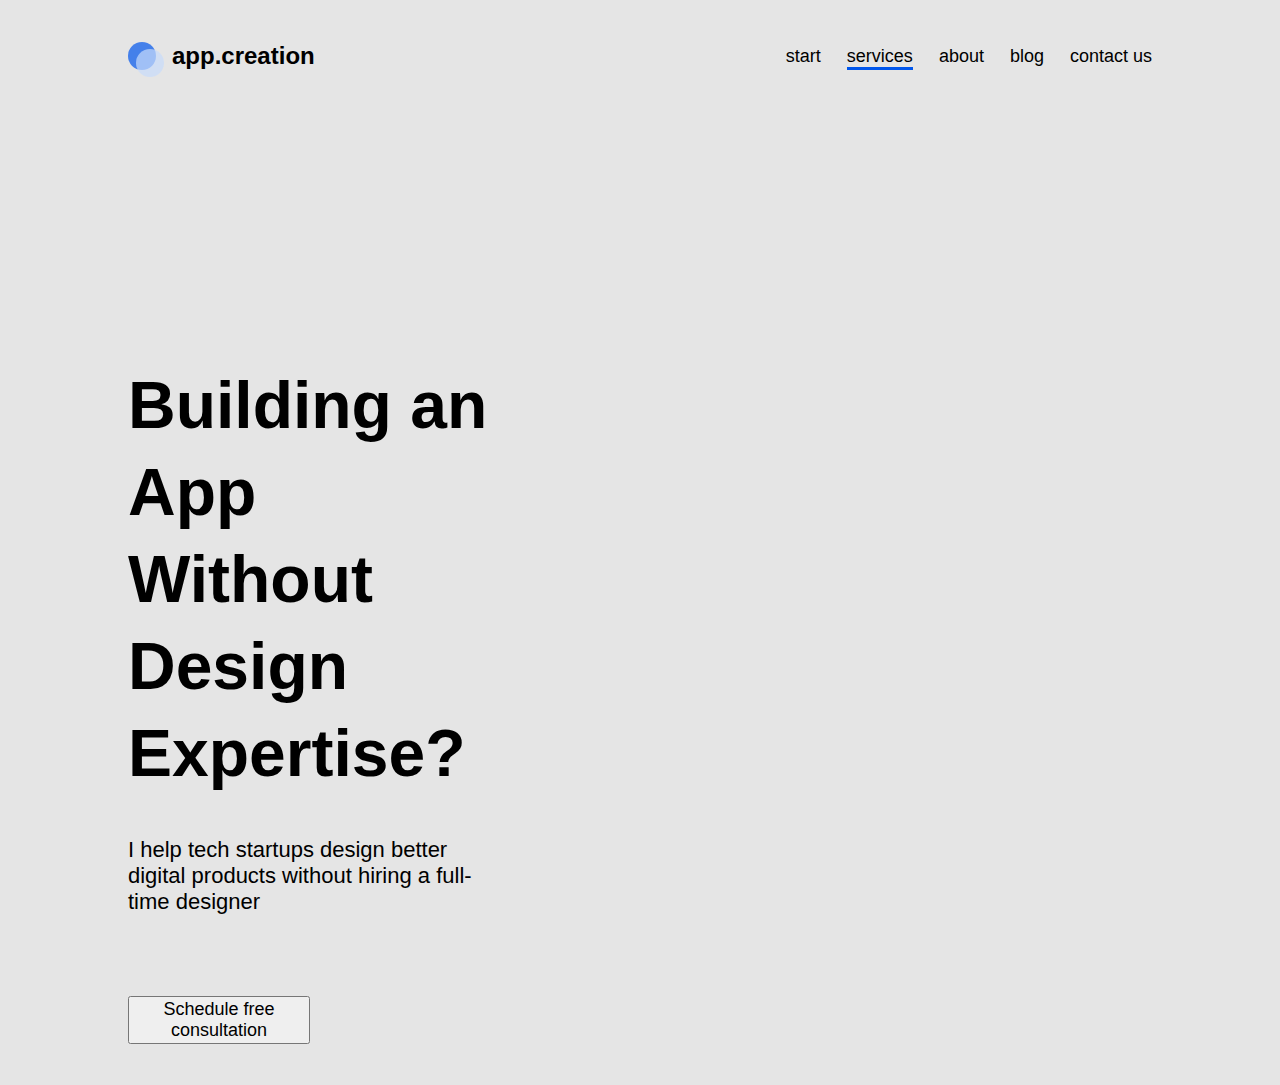
==== index.html @ 8ab1c093 "стилизация меню + эффект при наведении" ====
<!DOCTYPE html>
<html>
<head>
  <meta charset="utf-8">
  <link rel="stylesheet" href="https://fonts.google.com/specimen/Roboto">
  <link rel="stylesheet" href="./fonts.css">
  <link rel="stylesheet" href="./styles.css">
  <title>app.creation</title>
</head>
<body>
  <div class="wrapper">
    <header class="header">
      <div class="logo">
        <div class="logo__circle logo__circle_color_dark-blue">
        </div>
        <div class="logo__circle logo__circle_color_blue">
        </div>
        app.creation
      </div>
      <nav class="menu">
        <a class="menu__item">start</a>
        <a class="menu__item menu__item_active">services</a>
        <a class="menu__item">about</a>
        <a class="menu__item">blog</a>
        <a class="menu__item">contact us</a>
      </nav>
    </header>
    <section class="main-section">
      <main class="main-content">
        <h1 class="main-content__title">Building an App Without Design Expertise?</h1>
        <p class="main-content__description">I help tech startups design better digital products without hiring a full-time designer</p>
        <button class="main-content__button">Schedule free consultation</button>
      </main>
      <div class="image-content">
        <img class="image-content__image">
      </div>
    </section>
  </div>
</body>
</html>
---- fonts.css ----
/*! Generated by Font Squirrel (https://www.fontsquirrel.com) on November 25, 2020 */



@font-face {
    font-family: 'pt_serifbold';
    src: url(fonts/'ptserif-bold-webfont.woff') format('woff');
    font-weight: normal;
    font-style: normal;
}

@font-face {
    font-family: 'pt_serifbold_italic';
    src: url(fonts/'ptserif-bolditalic-webfont.woff') format('woff');
    font-weight: normal;
    font-style: normal;
}

@font-face {
    font-family: 'pt_serifitalic';
    src: url(fonts/'ptserif-italic-webfont.woff') format('woff');
    font-weight: normal;
    font-style: normal;
}

@font-face {
    font-family: 'pt_serifregular';
    src: url(fonts/'ptserif-regular-webfont.woff') format('woff');
    font-weight: normal;
    font-style: normal;
}
---- styles.css ----
body {
  margin: 0;
  background: #E5E5E5;
}

.wrapper {
  margin: auto;
  width: 80%;
}

.header {
  display: flex;
  justify-content: space-between;
}

.logo {
  position: relative;
  padding: 40px 0;
  padding-left: 44px;
  font: bold 24px/32px "PT Serif", Arial, Helvetica, Sans-serif;
  align-items: center;
  color: #000;
}

.logo__circle {
  position: absolute;
  left: 0;
  top: 50%;
  transform: translateY(-50%);
  width: 28px;
  height: 28px;
  border-radius: 50%;
  opacity: .7;
}

.logo__circle_color_dark-blue {
  background: #0056EC;
}

.logo__circle_color_blue {
  left: 8px;
  top: 56%;
  background: #C8DBFB;
}

.menu {
  display: flex;
  align-items: center;
}

.menu__item {
  position: relative;
  margin-right: 26px;
  font: 500 18px/21px Roboto, arial, helvetica, sans-serif;
  color: #000;
  text-decoration: none;
}

.menu__item:last-child {
  margin-right: 0;
}

.menu__item:after {
  position: absolute;
  right: 0;
  display: block;
  content: '';
  width: 0;
  height: 3px;
  background: #0056EC;
  opacity: 0;
  transition: opacity 1s, width .3s;
}

.menu__item:hover {
  opacity: 0.7;
}
.menu__item:hover:after, .menu__item_active:after {
  opacity: 1;
  width: 100%;
}

.main-section {
  display: flex;
  justify-content: center;
  position: relative;
}

.main-content {
  padding-top: 206px;
  width: 37%;
  position: absolute;
  left: 0;
}

.main-content__title {
  margin-bottom: 40px;
  font: normal bold 66px/87px "PT Serif", Arial, Helvetica, Sans-serif;
  display: flex;
  align-items: center;
  color: #000;
}

.main-content__description {
  margin-bottom: 40px;
  font: normal 22px/26px Roboto, Arial, Helvetica, Sans-serif;
  color: #000;
}

.main-content__button {
  width: 48%;
  margin: 41px 0;
  font: normal 500 18px Roboto, Arial, Helvetica, Sans-serif;
}

.image-content {
  width: 50%;
}

.image-content__image {

}
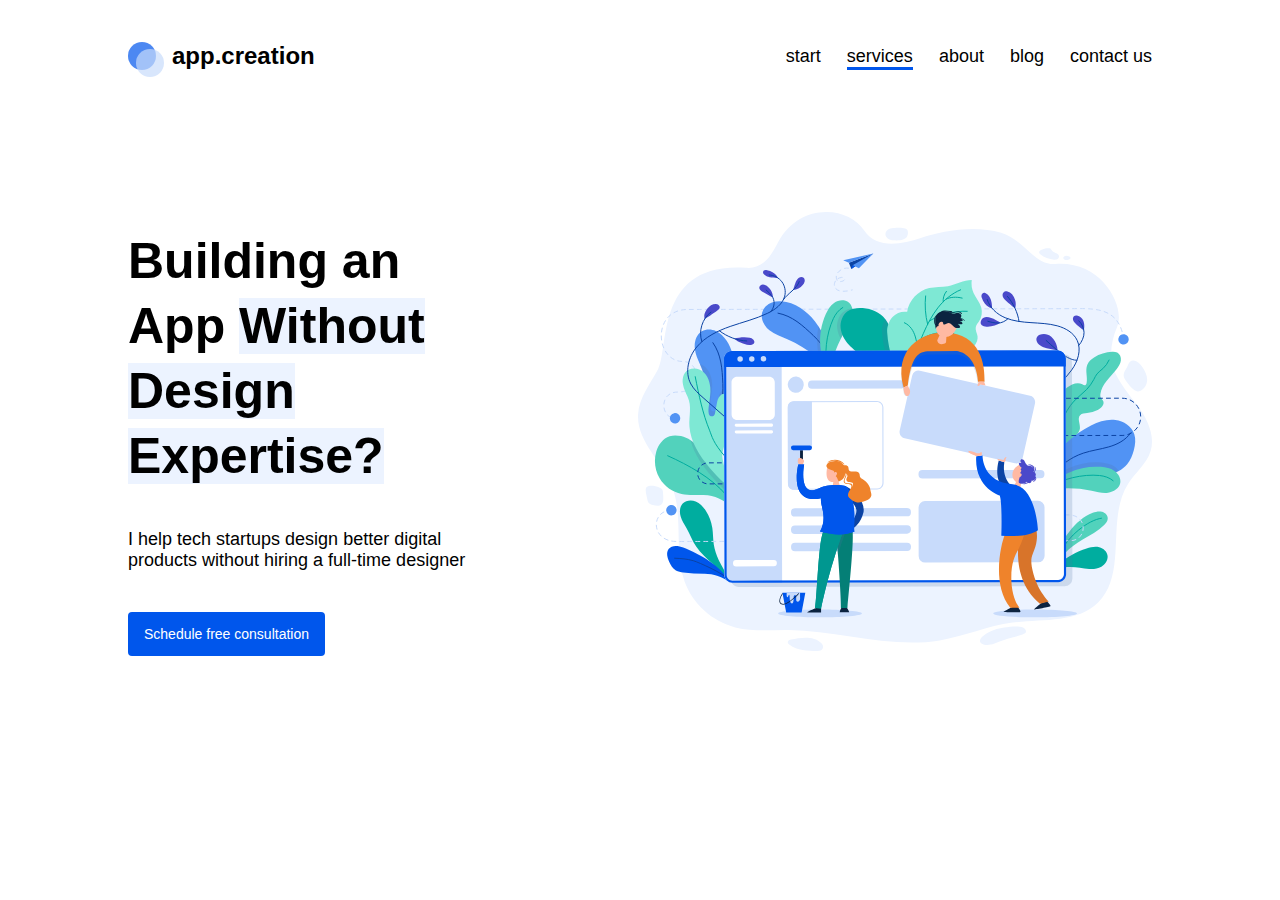
==== commit 3afc7fe9: "описаны стили основного контента" ====
--- a/index.html
+++ b/index.html
@@ -25,15 +25,12 @@
         <a class="menu__item">contact us</a>
       </nav>
     </header>
-    <section class="main-section">
-      <main class="main-content">
-        <h1 class="main-content__title">Building an App Without Design Expertise?</h1>
-        <p class="main-content__description">I help tech startups design better digital products without hiring a full-time designer</p>
-        <button class="main-content__button">Schedule free consultation</button>
-      </main>
-      <div class="image-content">
-        <img class="image-content__image">
-      </div>
+    <section class="main">
+        <h1 class="main__title">Building an App
+          <span class="main__title-text_highlight">Without Design Expertise?</span>
+        </h1>
+        <p class="main__description">I help tech startups design better digital products without hiring a full-time designer</p>
+        <a class="main__button" href="#">Schedule free consultation</a>
     </section>
   </div>
 </body>
--- a/styles.css
+++ b/styles.css
@@ -1,6 +1,5 @@
 body {
   margin: 0;
-  background: #E5E5E5;
 }
 
 .wrapper {
@@ -9,6 +8,7 @@
 }
 
 .header {
+  padding-bottom: 100px;
   display: flex;
   justify-content: space-between;
 }
@@ -80,43 +80,39 @@
   width: 100%;
 }
 
-.main-section {
-  display: flex;
-  justify-content: center;
-  position: relative;
+.main {
+  padding: 0 63% 100px 0;
+  background: top right no-repeat url(img/mainImg.svg);
 }
 
-.main-content {
-  padding-top: 206px;
-  width: 37%;
-  position: absolute;
-  left: 0;
-}
-
-.main-content__title {
-  margin-bottom: 40px;
-  font: normal bold 66px/87px "PT Serif", Arial, Helvetica, Sans-serif;
-  display: flex;
-  align-items: center;
+.main__title {
+  margin: 0 0 40px 0;
+  font: bold 50px/65px "PT Serif", Arial, Helvetica, Sans-serif;
+  padding-top: 17px;
   color: #000;
 }
 
-.main-content__description {
-  margin-bottom: 40px;
-  font: normal 22px/26px Roboto, Arial, Helvetica, Sans-serif;
+.main__title-text_highlight {
+  background: #ECF3FF;
+}
+
+.main__description {
+  margin: 0 0 41px 0;
+  font: 18px/21px Roboto, Arial, Helvetica, Sans-serif;
   color: #000;
 }
 
-.main-content__button {
-  width: 48%;
-  margin: 41px 0;
-  font: normal 500 18px Roboto, Arial, Helvetica, Sans-serif;
-}
+.main__button {
+  display: inline-block;
+  font: 14px/16px Roboto, Arial, Helvetica, Sans-serif;
+  color: #fff;
+  background: #0056EC;
+  padding: 14px 16px;
+  text-decoration: none;
+  border-radius: 4px;
+  transition: opacity 1s;
+  }
 
-.image-content {
-  width: 50%;
-}
-
-.image-content__image {
-
-}
+  .main__button:hover {
+    opacity: .7;
+  }
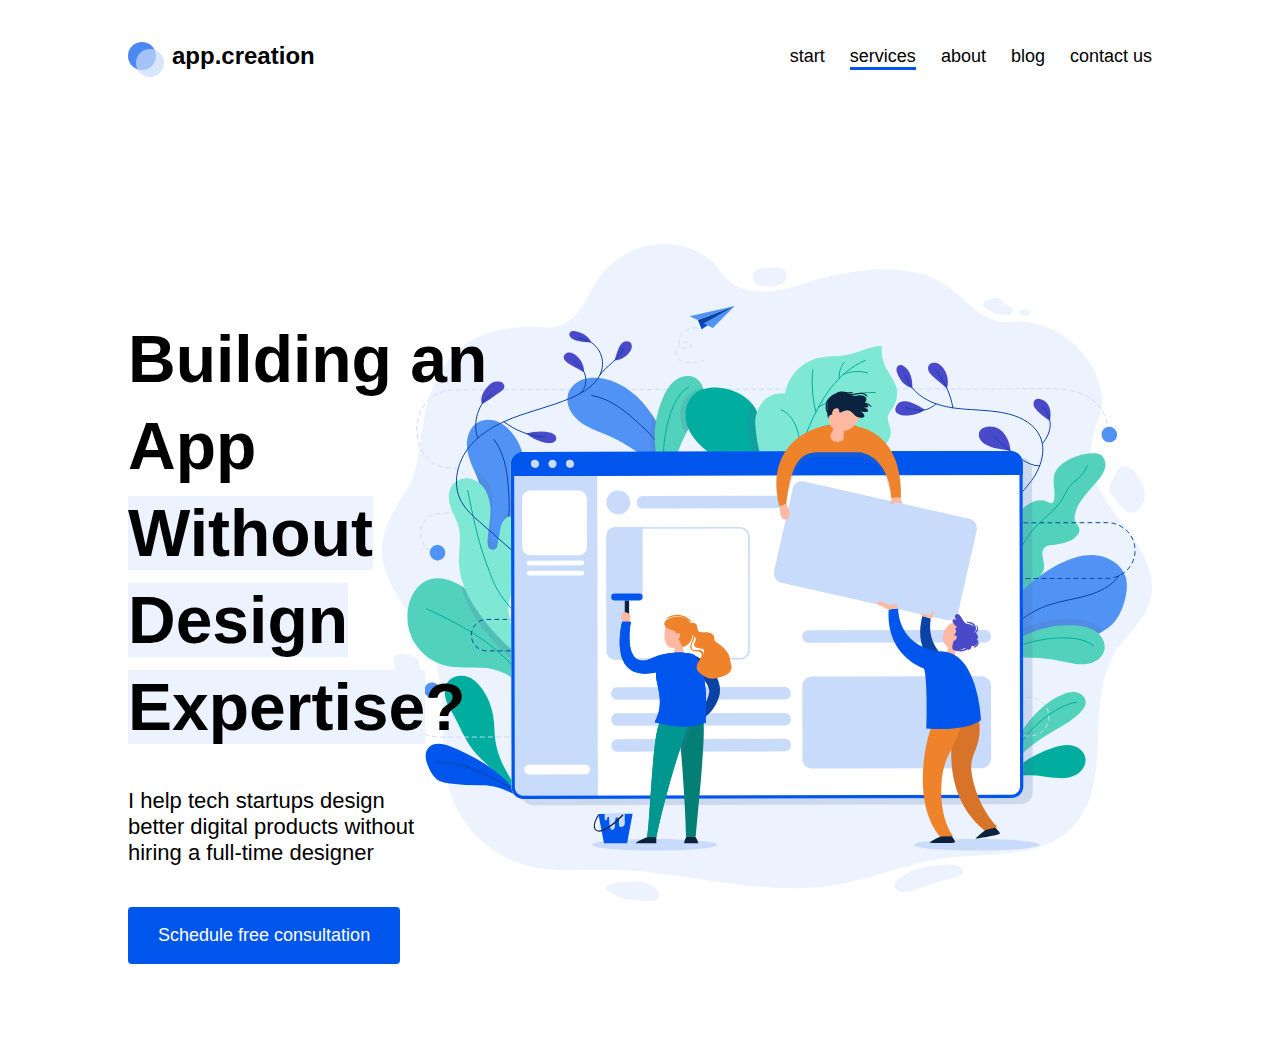
==== commit af53cc2d: "исправлены стили основного контента" ====
--- a/index.html
+++ b/index.html
@@ -27,7 +27,7 @@
     </header>
     <section class="main">
         <h1 class="main__title">Building an App
-          <span class="main__title-text_highlight">Without Design Expertise?</span>
+          <span class="main__title-text_highlight">Without Design Expertise</span>?
         </h1>
         <p class="main__description">I help tech startups design better digital products without hiring a full-time designer</p>
         <a class="main__button" href="#">Schedule free consultation</a>
--- a/styles.css
+++ b/styles.css
@@ -8,7 +8,7 @@
 }
 
 .header {
-  padding-bottom: 100px;
+  padding-bottom: 132px;
   display: flex;
   justify-content: space-between;
 }
@@ -50,7 +50,7 @@
 
 .menu__item {
   position: relative;
-  margin-right: 26px;
+  margin-right: 25px;
   font: 500 18px/21px Roboto, arial, helvetica, sans-serif;
   color: #000;
   text-decoration: none;
@@ -86,9 +86,9 @@
 }
 
 .main__title {
-  margin: 0 0 40px 0;
-  font: bold 50px/65px "PT Serif", Arial, Helvetica, Sans-serif;
-  padding-top: 17px;
+  margin: 0 0 37px 0;
+  font: bold 66px/87px "PT Serif", Arial, Helvetica, Sans-serif;
+  padding-top: 72px;
   color: #000;
 }
 
@@ -97,17 +97,17 @@
 }
 
 .main__description {
-  margin: 0 0 41px 0;
-  font: 18px/21px Roboto, Arial, Helvetica, Sans-serif;
+  margin: 0 20% 41px 0;
+  font: 22px/26px Roboto, Arial, Helvetica, Sans-serif;
   color: #000;
 }
 
 .main__button {
   display: inline-block;
-  font: 14px/16px Roboto, Arial, Helvetica, Sans-serif;
+  font: 500 18px/21px Roboto, Arial, Helvetica, Sans-serif;
   color: #fff;
   background: #0056EC;
-  padding: 14px 16px;
+  padding: 18px 30px;
   text-decoration: none;
   border-radius: 4px;
   transition: opacity 1s;
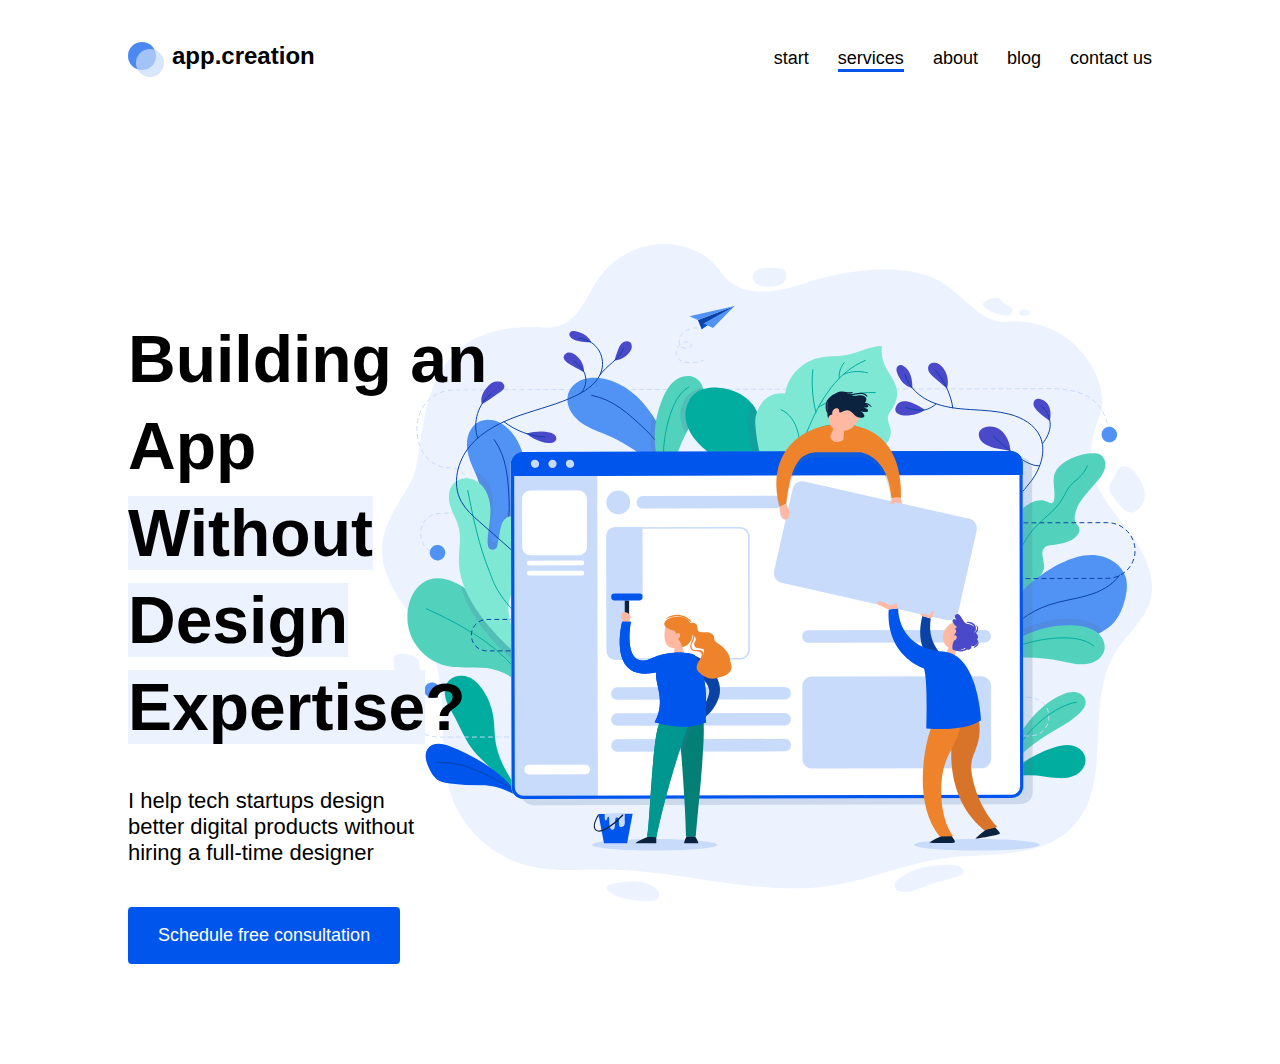
==== commit ece64a4b: "подправлено меню" ====
--- a/index.html
+++ b/index.html
@@ -2,6 +2,7 @@
 <html>
 <head>
   <meta charset="utf-8">
+  <meta name="viewport" content="width=device-width, initial-scale=1">
   <link rel="stylesheet" href="https://fonts.google.com/specimen/Roboto">
   <link rel="stylesheet" href="./fonts.css">
   <link rel="stylesheet" href="./styles.css">
@@ -15,7 +16,8 @@
         </div>
         <div class="logo__circle logo__circle_color_blue">
         </div>
-        app.creation
+        <div class="logo__text">app.creation
+        </div>
       </div>
       <nav class="menu">
         <a class="menu__item">start</a>
@@ -29,7 +31,7 @@
         <h1 class="main__title">Building an App
           <span class="main__title-text_highlight">Without Design Expertise</span>?
         </h1>
-        <p class="main__description">I help tech startups design better digital products without hiring a full-time designer</p>
+        <p class="main__description">I help tech startups design better digital products without hiring a&nbspfull-time designer</p>
         <a class="main__button" href="#">Schedule free consultation</a>
     </section>
   </div>
--- a/styles.css
+++ b/styles.css
@@ -50,7 +50,8 @@
 
 .menu__item {
   position: relative;
-  margin-right: 25px;
+  margin-right: 29px;
+  padding-top: 4px;
   font: 500 18px/21px Roboto, arial, helvetica, sans-serif;
   color: #000;
   text-decoration: none;
@@ -97,7 +98,8 @@
 }
 
 .main__description {
-  margin: 0 20% 41px 0;
+  margin: 0 0 41px 0;
+  padding-right: 20%;
   font: 22px/26px Roboto, Arial, Helvetica, Sans-serif;
   color: #000;
 }
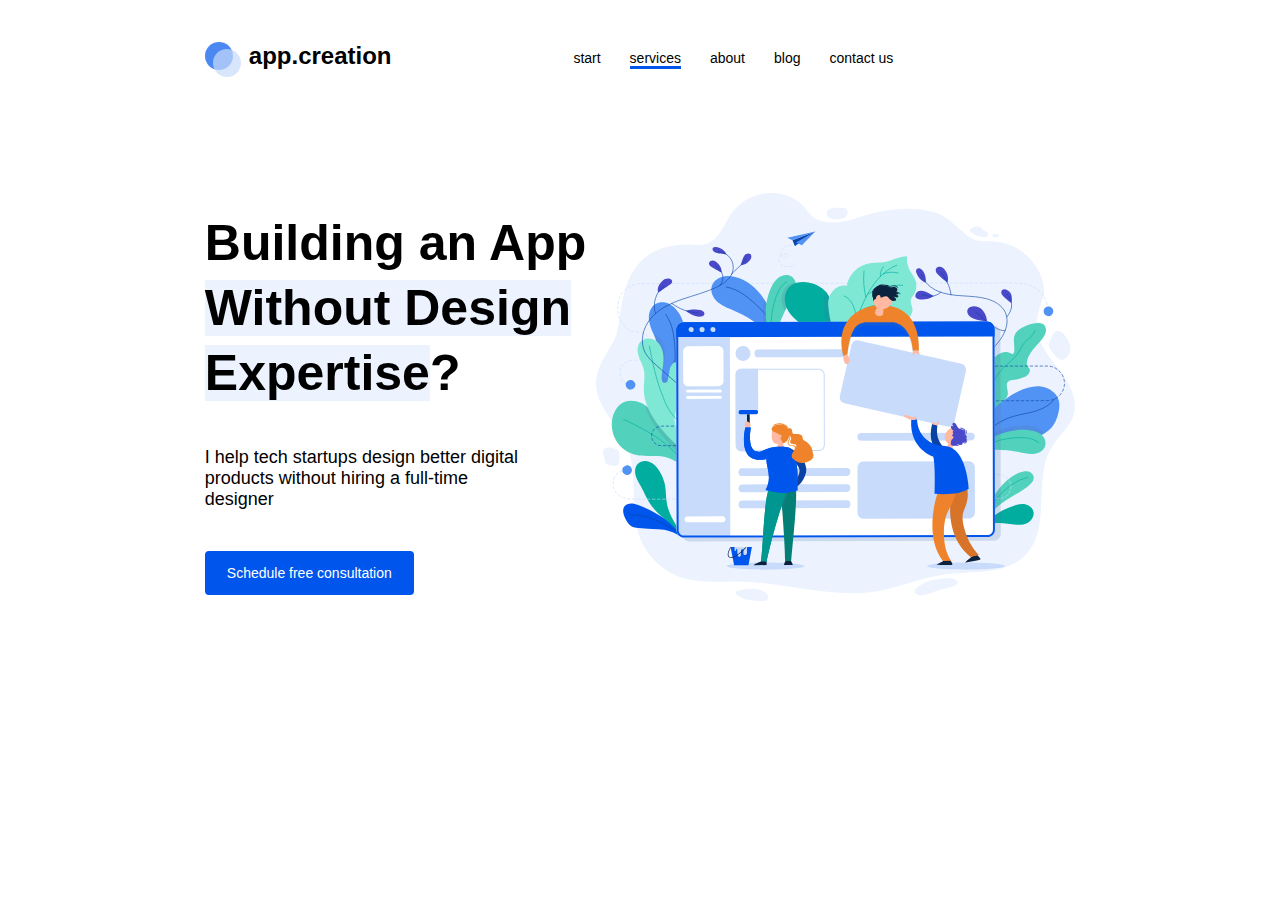
==== commit bea2d099: "добавлены медиа-запросы и бургер-меню" ====
--- a/index.html
+++ b/index.html
@@ -19,6 +19,7 @@
         <div class="logo__text">app.creation
         </div>
       </div>
+      <input id="checkbox_id" type="checkbox">
       <nav class="menu">
         <a class="menu__item">start</a>
         <a class="menu__item menu__item_active">services</a>
@@ -26,6 +27,11 @@
         <a class="menu__item">blog</a>
         <a class="menu__item">contact us</a>
       </nav>
+      <label for="checkbox_id">
+      <div class="menu__burger">
+        <span class="burger__line"></span>
+      </div>
+    </label>
     </header>
     <section class="main">
         <h1 class="main__title">Building an App
--- a/styles.css
+++ b/styles.css
@@ -81,6 +81,74 @@
   width: 100%;
 }
 
+.menu__burger {
+  display: none;
+  position: relative;
+	width: 25px;
+	height: 17px;
+  cursor: pointer;
+  margin-top: 32px;
+}
+
+.burger__line{
+	position: absolute;
+	display: block;
+	width: 100%;
+	height: 3px;
+	background: #0056EC;
+	top: 7px;
+}
+
+.menu__burger::before,
+.menu__burger::after {
+	content: "";
+	width: 100%;
+	height: 3px;
+	background: #0056EC;
+	position: absolute;
+	transition: .3s ease;
+}
+
+.menu__burger::before {
+	top: 0;
+}
+
+.menu__burger::after {
+	bottom: 0;
+}
+
+#checkbox_id {
+  display: none;
+}
+
+#checkbox_id:checked ~ .menu {
+  display: flex;
+  width: 100%;
+  height: 100%;
+  justify-content: center;
+  flex-direction: column;
+  position: absolute;
+  background-color: #fff;
+}
+
+#checkbox_id:checked ~ .menu > .menu__item {
+  font: 500 30px/55px Roboto, arial, helvetica, sans-serif;
+}
+
+#checkbox_id:checked ~ label > .menu__burger > .burger__line {
+  display: none;
+}
+
+#checkbox_id:checked ~ label > .menu__burger::before {
+  top: 7px;
+  transform: rotate(45deg);
+}
+
+#checkbox_id:checked ~ label > .menu__burger::after {
+  top: 7px;
+  transform: rotate(-45deg);;
+}
+
 .main {
   padding: 0 63% 100px 0;
   background: top right no-repeat url(img/mainImg.svg);
@@ -115,6 +183,81 @@
   transition: opacity 1s;
   }
 
-  .main__button:hover {
+.main__button:hover {
     opacity: .7;
   }
+
+@media (max-width: 1366px) {
+  .wrapper {
+    width: 68%;
+  }
+  .header {
+    padding-bottom: 81px;
+  }
+  .menu__item {
+    font: 500 14px/16px Roboto, arial, helvetica, sans-serif;
+  }
+  .main {
+    padding-right: 55%;
+    background-size: 55%;
+  }
+  .main__title {
+    margin-bottom: 41px;
+    padding-top: 18px;
+    font: bold 50px/65px "PT Serif", Arial, Helvetica, Sans-serif;
+  }
+  .main__description {
+    margin-bottom: 41px;
+    padding-right: 19%;
+    font: 500 18px/21px Roboto, Arial, Helvetica, Sans-serif;
+  }
+  .main__button {
+    padding: 14px 22px;
+    font: 500 14px/16px Roboto, Arial, Helvetica, Sans-serif;
+  }
+}
+
+@media (max-width: 1024px) {
+  .wrapper {
+    width: 91%;
+  }
+}
+
+@media (max-width: 768px) {
+  .wrapper {
+    width: 87%;
+  }
+  .menu {
+    display: none;
+  }
+  .header {
+    margin-bottom: 9px;
+    padding-bottom: 0;
+  }
+  .logo__text {
+    display: none;
+  }
+  .menu__burger {
+    display: block;
+  }
+  .main {
+    text-align: center;
+    padding: 70% 0 0;
+    background-size: 85%;
+    background-position: top center;
+  }
+  .main__title {
+    margin-bottom: 34px;
+    padding-top: 30px;
+    font: bold 30px/39px "PT Serif", Arial, Helvetica, Sans-serif;
+  }
+  .main__description {
+    margin: 0 0 25px 0;
+    padding: 0 12%;
+    font: 500 16px/19px Roboto, Arial, Helvetica, Sans-serif;
+  }
+  .main__button {
+    font: 500 14px/16px Roboto, Arial, Helvetica, Sans-serif;
+    padding: 14px 22px;
+  }
+}
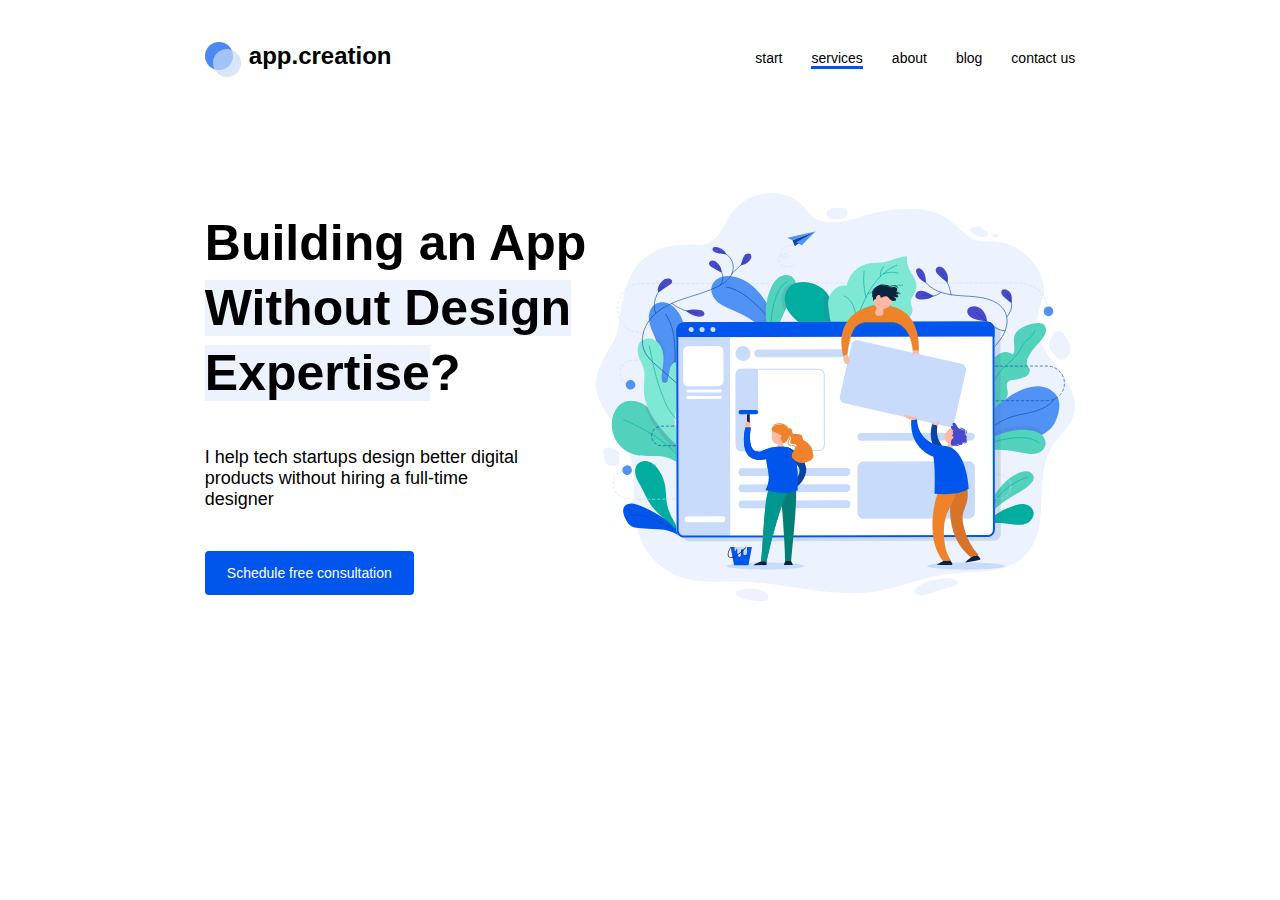
==== commit aa30db53: "исправлены меню для мобильной версии и 1024" ====
--- a/index.html
+++ b/index.html
@@ -27,7 +27,7 @@
         <a class="menu__item">blog</a>
         <a class="menu__item">contact us</a>
       </nav>
-      <label for="checkbox_id">
+      <label class="menu__btn" for="checkbox_id">
       <div class="menu__burger">
         <span class="burger__line"></span>
       </div>
--- a/styles.css
+++ b/styles.css
@@ -81,6 +81,10 @@
   width: 100%;
 }
 
+.menu__btn {
+  display: none;
+}
+
 .menu__burger {
   display: none;
   position: relative;
@@ -125,6 +129,7 @@
   display: flex;
   width: 100%;
   height: 100%;
+  margin: -4%;
   justify-content: center;
   flex-direction: column;
   position: absolute;
@@ -237,6 +242,9 @@
   .logo__text {
     display: none;
   }
+  .menu__btn {
+    display: block;
+  }
   .menu__burger {
     display: block;
   }
